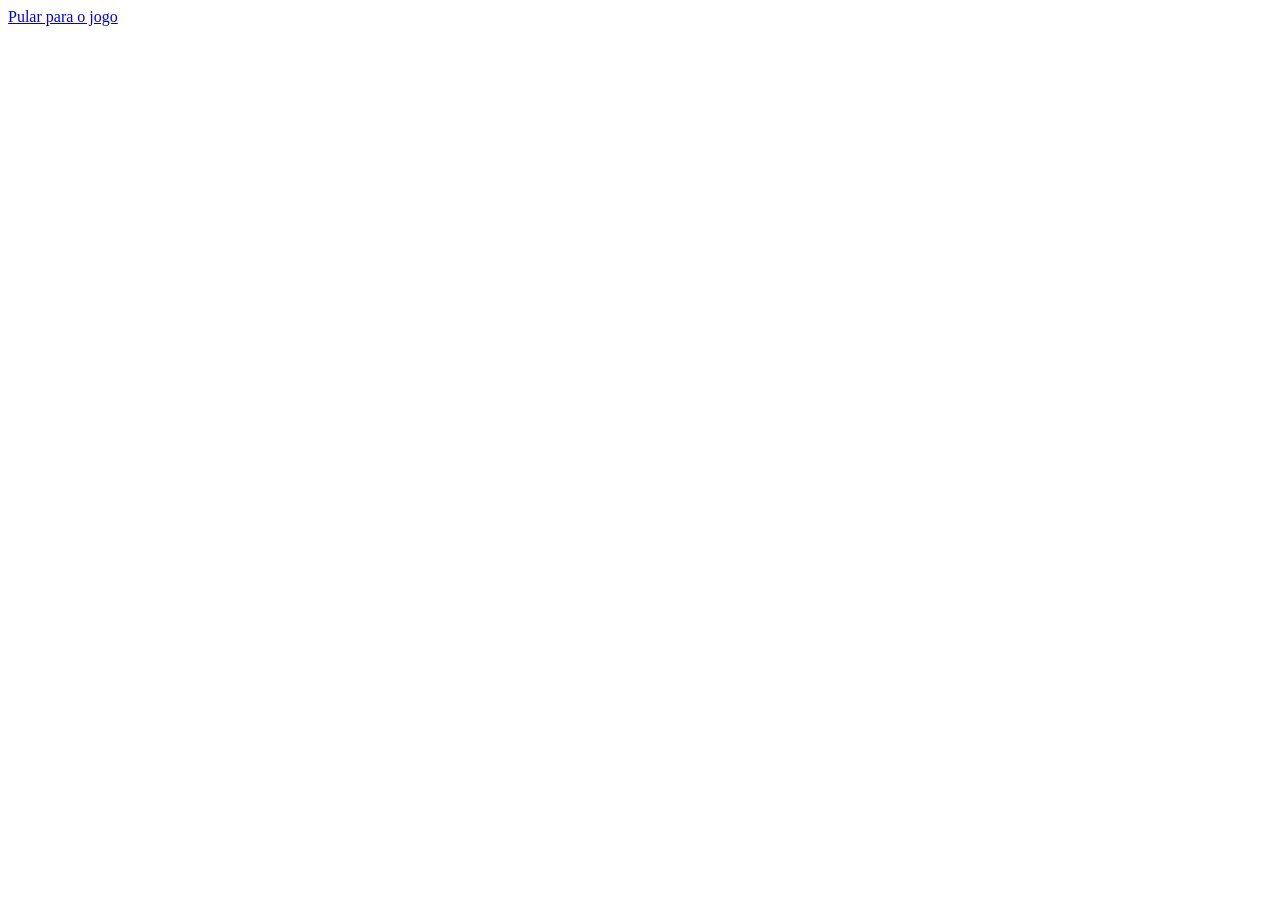
==== index.html @ 6ff00763 "Adicionar index.html" ====
<!doctype html>
<html lang="pt-BR">
<head>
  <meta charset="utf-8">
  <meta name="viewport" content="width=device-width, initial-scale=1">
  <meta name="theme-color" content="#083d77">
  <meta name="description" content="Jogo inclusivo de alfabetização para estudantes do Ensino Fundamental e Médio.">
  <title>Missão das Palavras</title>
  <link rel="stylesheet" href="styles.css">
</head>
<body>
  <a class="skip-link" href="#app">Pular para o jogo</a>
  <main id="app" aria-live="polite"></main>
  <script src="app.js"></script>
</body>
</html>
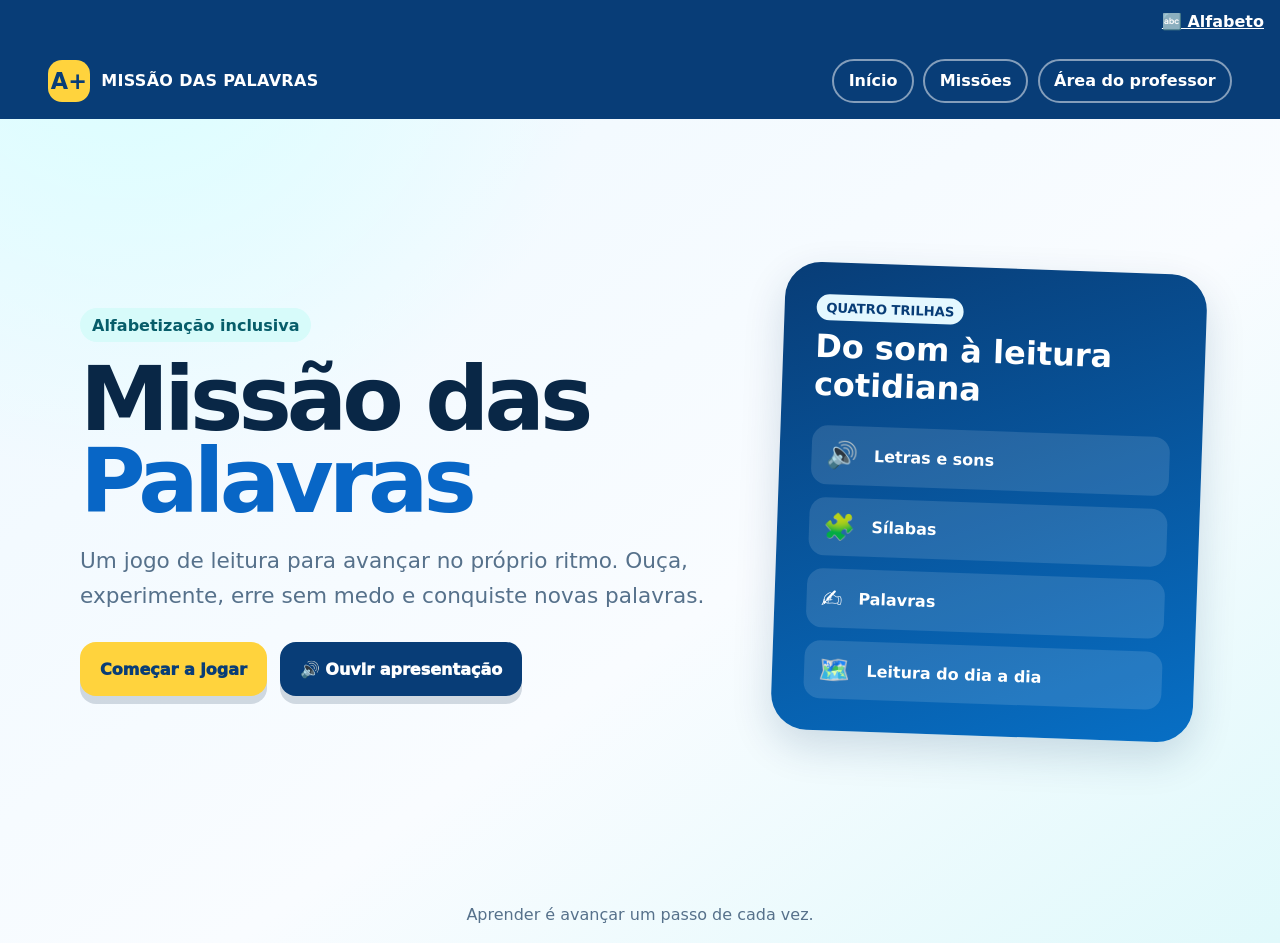
==== commit 9ca1479f: "Adicionar alfabeto interativo" ====
--- a/index.html
+++ b/index.html
@@ -10,6 +10,9 @@
 </head>
 <body>
   <a class="skip-link" href="#app">Pular para o jogo</a>
+  <nav aria-label="Material de apoio" style="background:#083d77;padding:.75rem 1rem;text-align:right">
+    <a href="alfabeto.html" style="color:white;font-weight:800">🔤 Alfabeto</a>
+  </nav>
   <main id="app" aria-live="polite"></main>
   <script src="app.js"></script>
 </body>
--- a/styles.css
+++ b/styles.css
@@ -0,0 +1,28 @@
+:root {
+  --navy:#083d77; --blue:#0866c6; --cyan:#16d8d2; --yellow:#ffd33d;
+  --ink:#092746; --muted:#56718b; --paper:#f6fbff; --white:#fff;
+  --green:#18a957; --red:#c83f55; --radius:24px; --shadow:0 16px 40px rgba(5,48,92,.16);
+  font-family: Inter, ui-rounded, "Segoe UI", system-ui, sans-serif; color:var(--ink);
+}
+*{box-sizing:border-box} body{margin:0;min-height:100vh;background:radial-gradient(circle at 10% 0,#d9ffff,transparent 32%),linear-gradient(145deg,#edf8ff,#f9fcff 60%,#e0f9fb)}
+button{font:inherit}.skip-link{position:fixed;left:1rem;top:-6rem;background:#fff;color:#000;padding:.8rem;z-index:99}.skip-link:focus{top:1rem}
+.shell{min-height:100vh;display:flex;flex-direction:column}.topbar{display:flex;align-items:center;justify-content:space-between;gap:1rem;padding:1rem clamp(1rem,4vw,3rem);background:var(--navy);color:#fff}
+.brand{display:flex;align-items:center;gap:.7rem;font-weight:900;letter-spacing:.02em}.brand-mark{display:grid;place-items:center;width:42px;height:42px;background:var(--yellow);color:var(--navy);border-radius:14px;font-size:1.4rem}
+.top-actions{display:flex;gap:.6rem;flex-wrap:wrap}.top-actions button,.ghost{border:2px solid rgba(255,255,255,.5);background:transparent;color:inherit;border-radius:999px;padding:.65rem .9rem;font-weight:800;cursor:pointer}
+.content{width:min(1120px,calc(100% - 2rem));margin:auto;padding:clamp(1.3rem,4vw,3rem) 0}.hero{display:grid;grid-template-columns:1.2fr .8fr;gap:clamp(2rem,5vw,5rem);align-items:center}
+.eyebrow{display:inline-flex;padding:.45rem .75rem;border-radius:999px;background:#d7fbfa;color:#075d6a;font-weight:900}.hero h1{font-size:clamp(2.7rem,7vw,6rem);line-height:.92;margin:1rem 0;letter-spacing:-.055em}.hero h1 span{color:var(--blue)}
+.lead{font-size:clamp(1.1rem,2vw,1.35rem);line-height:1.6;color:var(--muted);max-width:46rem}.actions{display:flex;gap:.8rem;flex-wrap:wrap;margin-top:1.8rem}.primary,.secondary{min-height:54px;border:0;border-radius:16px;padding:.9rem 1.25rem;font-weight:950;cursor:pointer;box-shadow:0 8px 0 rgba(0,31,68,.16)}
+.primary{background:var(--yellow);color:var(--navy)}.secondary{background:var(--navy);color:#fff}.primary:hover,.secondary:hover{transform:translateY(-2px)}
+.hero-card{background:linear-gradient(160deg,var(--navy),#076fc5);padding:2rem;border-radius:36px;color:#fff;box-shadow:var(--shadow);transform:rotate(2deg)}.hero-card h2{font-size:2rem;margin:.4rem 0}.mini-path{display:grid;gap:.8rem;margin-top:1.4rem}.mini-item{display:flex;align-items:center;gap:1rem;background:rgba(255,255,255,.12);padding:.9rem;border-radius:16px}.mini-icon{font-size:1.6rem}
+.screen-title{font-size:clamp(2rem,5vw,3.5rem);margin:.2rem 0}.subtitle{color:var(--muted);font-size:1.1rem}.stats{display:grid;grid-template-columns:repeat(3,1fr);gap:1rem;margin:1.4rem 0}.stat{background:#fff;border-radius:20px;padding:1rem;box-shadow:var(--shadow)}.stat b{display:block;font-size:1.7rem;color:var(--blue)}
+.missions{display:grid;grid-template-columns:repeat(2,1fr);gap:1rem}.mission{position:relative;text-align:left;border:0;background:#fff;border-radius:24px;padding:1.4rem;box-shadow:var(--shadow);cursor:pointer;min-height:180px;overflow:hidden}.mission:hover,.mission:focus-visible{transform:translateY(-4px);outline:4px solid var(--cyan)}.mission .icon{font-size:2.5rem}.mission h3{font-size:1.45rem;margin:.7rem 0 .3rem}.mission p{color:var(--muted);margin:0;max-width:28rem}.stars{color:#d29a00;font-size:1.25rem;margin-top:1rem}.mission-tag{position:absolute;right:1rem;top:1rem;background:#e6f7ff;padding:.4rem .65rem;border-radius:999px;font-weight:800;font-size:.82rem}
+.game-panel{background:#fff;border-radius:32px;padding:clamp(1rem,4vw,2.5rem);box-shadow:var(--shadow);max-width:840px;margin:auto}.game-head{display:flex;justify-content:space-between;gap:1rem;align-items:center}.progress{height:12px;background:#dfeaf4;border-radius:999px;overflow:hidden;margin:1rem 0 2rem}.progress span{display:block;height:100%;background:linear-gradient(90deg,var(--cyan),var(--blue));transition:width .35s}
+.prompt{text-align:center}.prompt-icon{font-size:clamp(4rem,12vw,7rem);line-height:1}.prompt h2{font-size:clamp(1.6rem,4vw,2.5rem);margin:.8rem}.hint{color:var(--muted)}
+.choices{display:grid;grid-template-columns:repeat(2,minmax(0,1fr));gap:.8rem;margin:1.5rem 0}.choice{min-height:68px;border:3px solid #bdd6e8;background:#f8fcff;border-radius:18px;font-size:1.25rem;font-weight:900;color:var(--ink);cursor:pointer}.choice:hover,.choice:focus-visible{border-color:var(--blue);background:#e8f6ff}.choice.selected{border-color:var(--blue);background:#dff4ff}.choice.correct{border-color:var(--green);background:#dff8e9}.choice.wrong{border-color:var(--red);background:#ffe8ec}
+.feedback{padding:1rem;border-radius:16px;margin-top:1rem;font-weight:800}.feedback.ok{background:#dcf8e7;color:#0d7139}.feedback.no{background:#ffe7eb;color:#97293c}.game-actions{display:flex;gap:.8rem;justify-content:center;flex-wrap:wrap;margin-top:1.2rem}.game-actions button:disabled{opacity:.45;cursor:not-allowed}
+.teacher-grid{display:grid;grid-template-columns:.8fr 1.2fr;gap:1rem;align-items:start}.teacher-card{background:#fff;padding:1.4rem;border-radius:24px;box-shadow:var(--shadow)}.teacher-card h2{margin-top:0}.tips{padding-left:1.2rem;line-height:1.7}.print-grid{display:grid;grid-template-columns:repeat(3,1fr);gap:.7rem}.print-card{border:3px solid var(--navy);border-radius:16px;min-height:150px;display:grid;place-items:center;text-align:center;padding:.6rem;background:#fff}.print-card .pic{font-size:3rem}.print-card b{font-size:1.35rem}.level-pill{display:inline-block;background:#e4f8ff;color:var(--navy);border-radius:999px;padding:.35rem .6rem;font-weight:850;font-size:.82rem}
+.modal{position:fixed;inset:0;background:rgba(0,25,51,.74);display:grid;place-items:center;padding:1rem;z-index:30}.modal-box{background:#fff;border-radius:28px;padding:2rem;width:min(520px,100%);text-align:center;box-shadow:var(--shadow)}.modal-box .big{font-size:4rem}.modal-box h2{font-size:2.2rem;margin:.5rem}.footer-note{text-align:center;color:var(--muted);padding:1.2rem}
+@media(max-width:760px){.hero,.teacher-grid{grid-template-columns:1fr}.hero-card{transform:none}.missions{grid-template-columns:1fr}.stats{grid-template-columns:1fr}.print-grid{grid-template-columns:repeat(2,1fr)}.topbar{align-items:flex-start}.brand-text{display:none}}
+@media(max-width:440px){.choices{grid-template-columns:1fr}.print-grid{grid-template-columns:1fr}.top-actions button{font-size:.85rem;padding:.55rem}.content{width:min(100% - 1rem,1120px)}}
+@media print{body{background:#fff}.topbar,.no-print,.teacher-card:first-child,.screen-title,.subtitle{display:none!important}.content{width:100%;padding:0}.teacher-grid{display:block}.teacher-card{box-shadow:none;padding:0}.print-grid{grid-template-columns:repeat(3,1fr)}.print-card{break-inside:avoid;height:220px}}
+@media(prefers-reduced-motion:reduce){*{scroll-behavior:auto!important;transition:none!important}}
